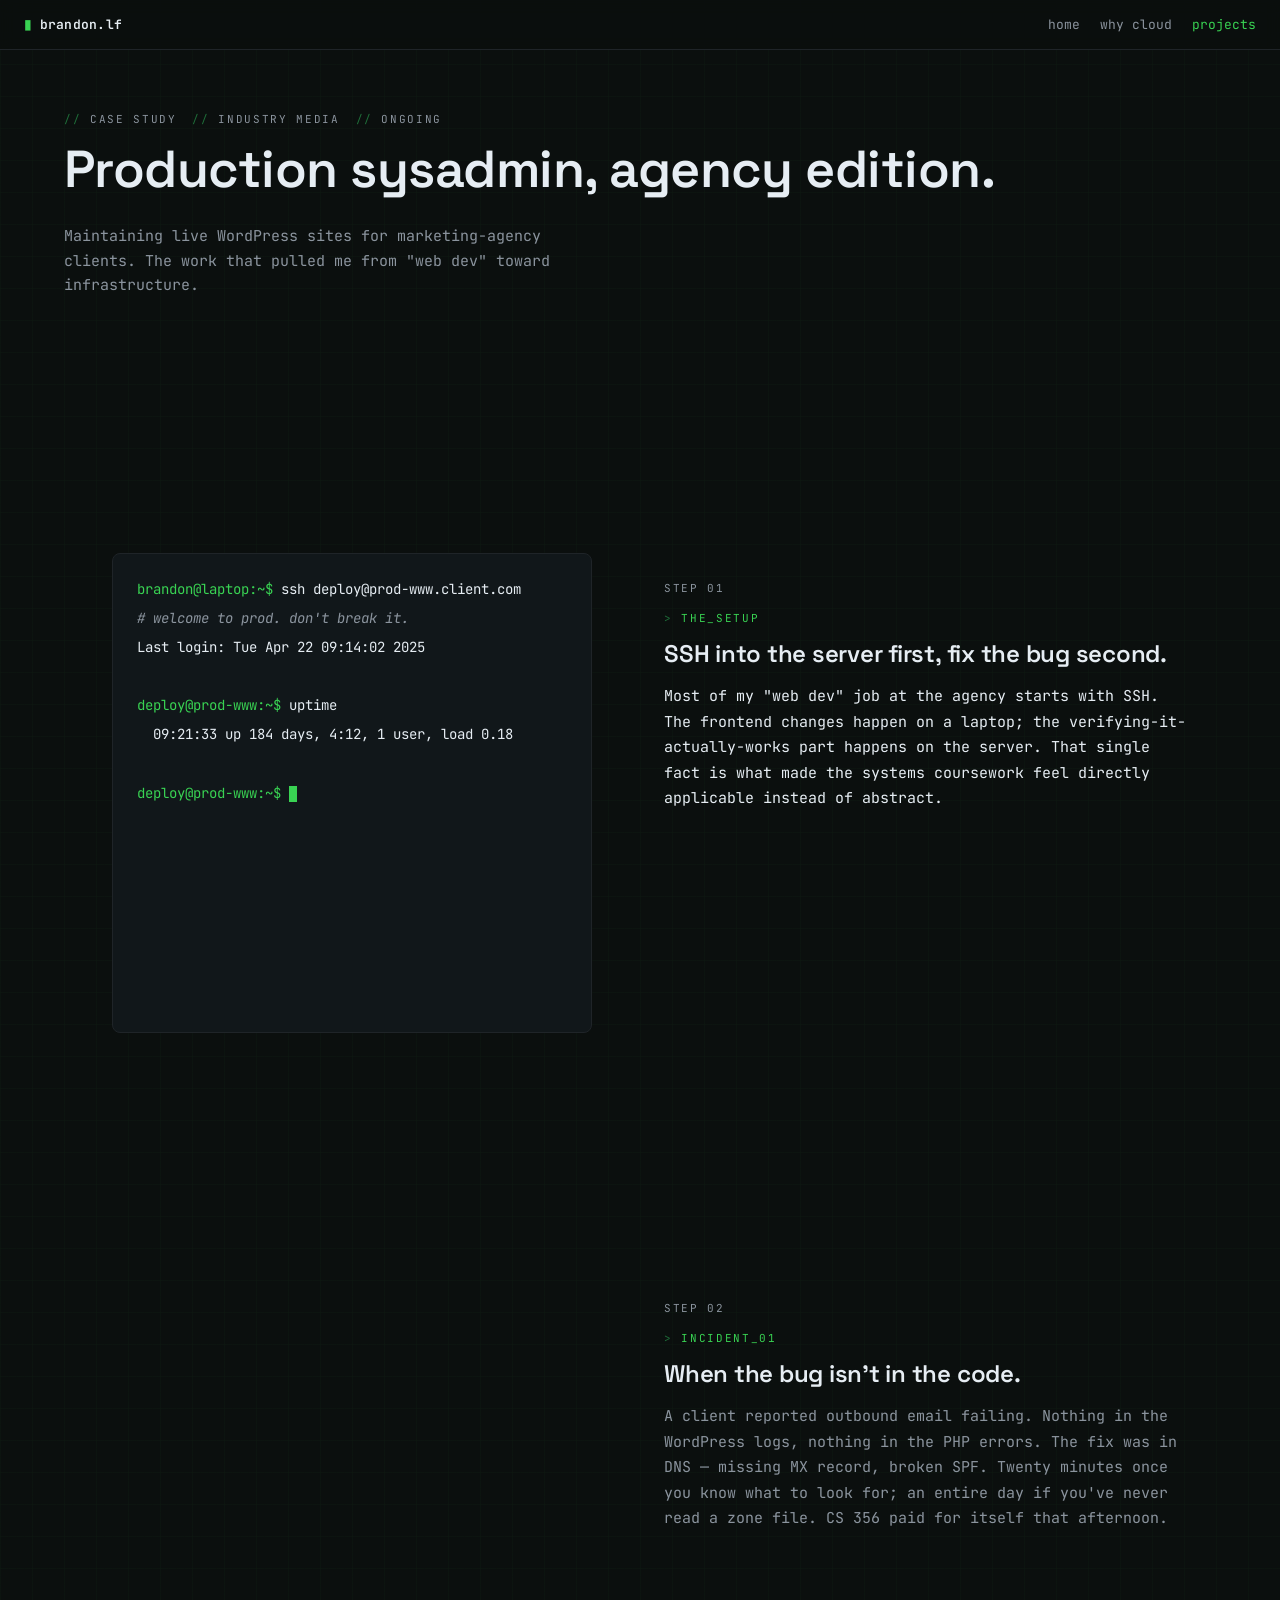
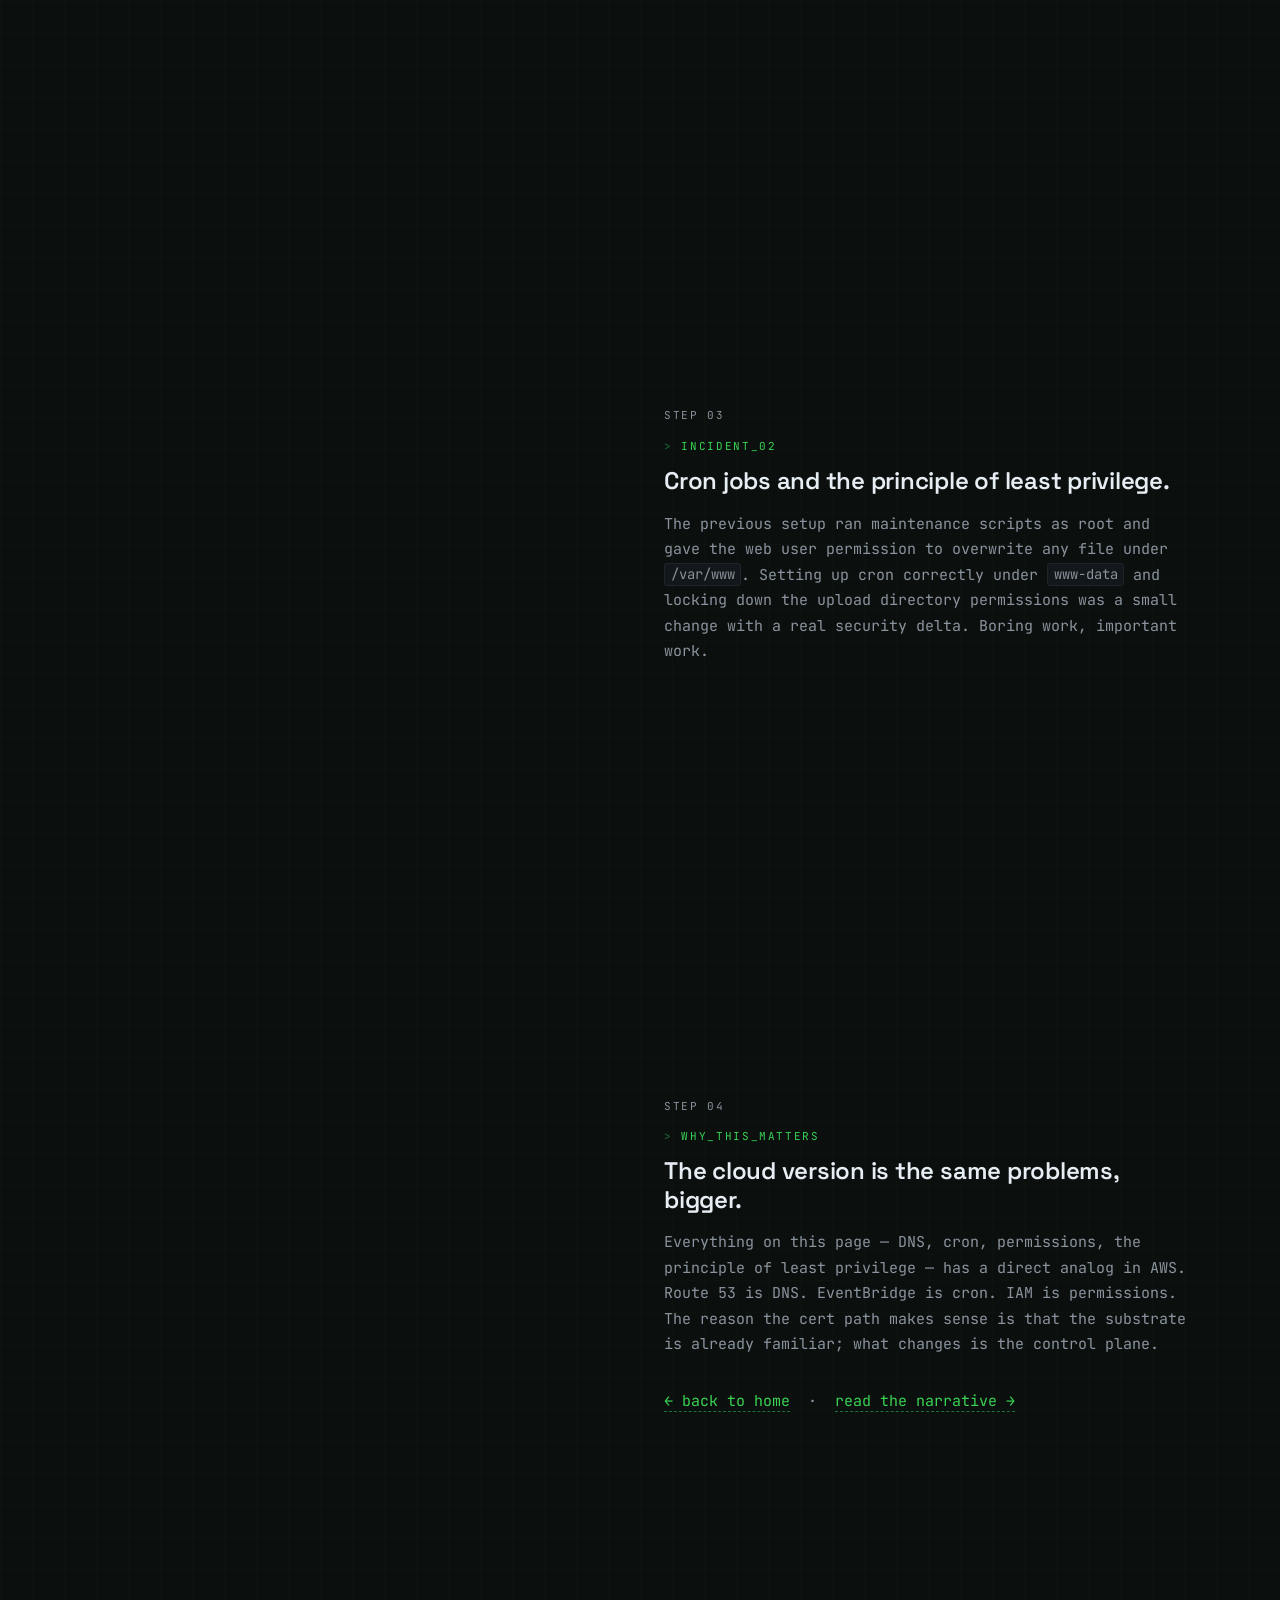
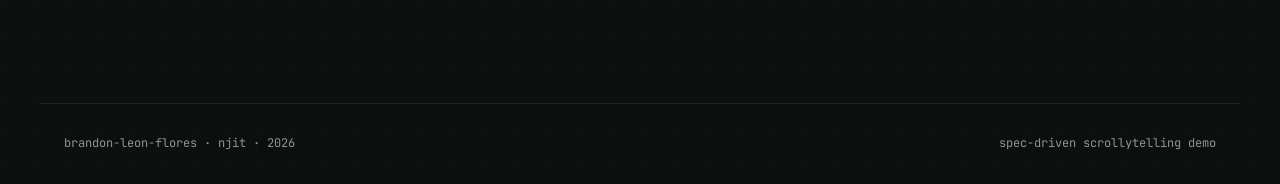
==== projects.html @ f3f44c98 "First commit" ====
<!doctype html>
<html lang="en">
<head>
<meta charset="utf-8" />
<meta name="viewport" content="width=device-width, initial-scale=1" />
<title>Projects — Brandon Leon-Flores</title>
<meta name="description" content="Production sysadmin work at Industry Media — a focused case study." />
<link rel="preconnect" href="https://fonts.googleapis.com" />
<link rel="preconnect" href="https://fonts.gstatic.com" crossorigin />
<link href="https://fonts.googleapis.com/css2?family=JetBrains+Mono:wght@400;500;600&family=Space+Grotesk:wght@500;600;700&display=swap" rel="stylesheet" />
<link rel="stylesheet" href="/styles.css" />
</head>
<body>

<header class="topbar">
  <a href="index.html" class="topbar__brand">brandon.lf</a>
  <nav class="topbar__nav" aria-label="Main">
    <a href="index.html">home</a>
    <a href="why-cloud.html">why cloud</a>
    <a href="projects.html" class="active">projects</a>
  </nav>
</header>

<section class="intro">
  <div class="intro__meta">
    <span>case study</span>
    <span>industry media</span>
    <span>ongoing</span>
  </div>
  <h1>Production sysadmin, agency edition.</h1>
  <p style="color: var(--text-dim); max-width: 60ch;">
    Maintaining live WordPress sites for marketing-agency clients. The work that pulled me from "web dev" toward infrastructure.
  </p>
</section>

<section class="scrolly" aria-label="Project case study">

  <div class="scrolly__sticky">
    <div class="scrolly__visual">

      <!-- Step 1: SSH into prod -->
      <div class="visual-state" data-state="1">
        <div class="terminal">
          <div class="terminal__line"><span class="terminal__prompt">brandon@laptop:~$</span> ssh deploy@prod-www.client.com</div>
          <div class="terminal__line"><span class="terminal__comment"># welcome to prod. don't break it.</span></div>
          <div class="terminal__line">Last login: Tue Apr 22 09:14:02 2025</div>
          <div class="terminal__line">&nbsp;</div>
          <div class="terminal__line"><span class="terminal__prompt">deploy@prod-www:~$</span> uptime</div>
          <div class="terminal__line">&nbsp; 09:21:33 up 184 days,  4:12,  1 user,  load 0.18</div>
          <div class="terminal__line">&nbsp;</div>
          <div class="terminal__line"><span class="terminal__prompt">deploy@prod-www:~$</span> <span class="terminal__cursor"></span></div>
        </div>
      </div>

      <!-- Step 2: DNS records -->
      <div class="visual-state" data-state="2">
        <div class="code-block"><span class="com">; client.com — fixing email delivery</span>
<span class="com">; symptom: outbound mail bouncing</span>

client.com.       3600  IN  <span class="kw">A</span>     <span class="str">192.0.2.45</span>
client.com.       3600  IN  <span class="kw">MX</span>  10 <span class="str">mail.client.com.</span>
client.com.       3600  IN  <span class="kw">TXT</span>   <span class="str">"v=spf1 include:_spf.google.com ~all"</span>
mail.client.com.  3600  IN  <span class="kw">A</span>     <span class="str">192.0.2.46</span>

<span class="com">; root cause: missing MX, SPF mismatch</span>
<span class="com">; fix time: ~10 min once you can read DNS</span></div>
      </div>

      <!-- Step 3: cron + perms -->
      <div class="visual-state" data-state="3">
        <div class="code-block"><span class="com"># /etc/cron.d/site-maintenance</span>
<span class="com"># run as the web user, not root</span>

<span class="kw">0 3</span>   * * *  www-data  /usr/local/bin/backup-site.sh
<span class="kw">15 *</span>  * * *  www-data  /usr/local/bin/clear-cache.sh
<span class="kw">30 4</span>  * * 0  www-data  /usr/local/bin/log-rotate.sh

<span class="com"># tighten upload dir perms</span>
<span class="kw">$</span> chown -R www-data:www-data /var/www/site/uploads
<span class="kw">$</span> find /var/www/site/uploads -type f -exec chmod 644 {} \;
<span class="kw">$</span> find /var/www/site/uploads -type d -exec chmod 755 {} \;</div>
      </div>

      <!-- Step 4: summary -->
      <div class="visual-state" data-state="4">
        <div class="summary">
          <div class="section-label">takeaway</div>
          <h3>What this taught me.</h3>
          <p>Production servers don't care how clean your code is. They care whether the cron actually ran, whether the permissions actually let the web user write to that directory, whether DNS actually propagated. Same skills, applied at small scale. The cloud version is the same problems with more zeros — and a control plane.</p>
        </div>
      </div>

    </div>
  </div>

  <div class="scrolly__steps">

    <div class="step" id="step-1" data-step="1">
      <div class="step__num">01</div>
      <div class="section-label">the_setup</div>
      <h2 class="step__title">SSH into the server first, fix the bug second.</h2>
      <p class="step__body">Most of my "web dev" job at the agency starts with SSH. The frontend changes happen on a laptop; the verifying-it-actually-works part happens on the server. That single fact is what made the systems coursework feel directly applicable instead of abstract.</p>
    </div>

    <div class="step" id="step-2" data-step="2">
      <div class="step__num">02</div>
      <div class="section-label">incident_01</div>
      <h2 class="step__title">When the bug isn't in the code.</h2>
      <p class="step__body">A client reported outbound email failing. Nothing in the WordPress logs, nothing in the PHP errors. The fix was in DNS — missing MX record, broken SPF. Twenty minutes once you know what to look for; an entire day if you've never read a zone file. CS 356 paid for itself that afternoon.</p>
    </div>

    <div class="step" id="step-3" data-step="3">
      <div class="step__num">03</div>
      <div class="section-label">incident_02</div>
      <h2 class="step__title">Cron jobs and the principle of least privilege.</h2>
      <p class="step__body">The previous setup ran maintenance scripts as root and gave the web user permission to overwrite any file under <code>/var/www</code>. Setting up cron correctly under <code>www-data</code> and locking down the upload directory permissions was a small change with a real security delta. Boring work, important work.</p>
    </div>

    <div class="step" id="step-4" data-step="4">
      <div class="step__num">04</div>
      <div class="section-label">why_this_matters</div>
      <h2 class="step__title">The cloud version is the same problems, bigger.</h2>
      <p class="step__body">Everything on this page — DNS, cron, permissions, the principle of least privilege — has a direct analog in AWS. Route 53 is DNS. EventBridge is cron. IAM is permissions. The reason the cert path makes sense is that the substrate is already familiar; what changes is the control plane.</p>
      <p class="step__body" style="margin-top: 16px;">
        <a href="index.html" data-link-to="index.html">← back to home</a> &nbsp;·&nbsp;
        <a href="why-cloud.html" data-link-to="why-cloud.html">read the narrative →</a>
      </p>
    </div>

  </div>
</section>

<footer class="footer">
  <div>brandon-leon-flores · njit · 2026</div>
  <div>spec-driven scrollytelling demo</div>
</footer>

<script src="/scrolly.js"></script>
</body>
</html>
---- styles.css ----
/* ============================================
   Scrollytelling Portfolio — Shared Styles
   Brandon Leon-Flores
   ============================================ */

/* --- Tokens --- */
:root {
  --bg: #0b0f0e;
  --surface: #11171a;
  --surface-2: #161d22;
  --text: #e6edf3;
  --text-dim: #8b949e;
  --accent: #39d353;
  --accent-dim: #1f6f3a;
  --border: #1f2428;
  --border-bright: #2d343a;

  --font-mono: "JetBrains Mono", ui-monospace, "SF Mono", Menlo, monospace;
  --font-display: "Space Grotesk", system-ui, sans-serif;

  --max-content: 1200px;
}

/* --- Reset + base --- */
*, *::before, *::after { box-sizing: border-box; }

html {
  scroll-behavior: smooth;
}

body {
  margin: 0;
  background: var(--bg);
  color: var(--text);
  font-family: var(--font-mono);
  font-size: 15px;
  line-height: 1.65;
  -webkit-font-smoothing: antialiased;
  background-image:
    linear-gradient(rgba(57, 211, 83, 0.025) 1px, transparent 1px),
    linear-gradient(90deg, rgba(57, 211, 83, 0.025) 1px, transparent 1px);
  background-size: 32px 32px;
}

a {
  color: var(--accent);
  text-decoration: none;
  border-bottom: 1px dashed var(--accent-dim);
  transition: color 120ms ease, border-color 120ms ease;
}
a:hover {
  color: #6fe783;
  border-bottom-color: var(--accent);
}

h1, h2, h3 {
  font-family: var(--font-display);
  font-weight: 600;
  letter-spacing: -0.01em;
  margin: 0 0 0.5em 0;
  color: var(--text);
}

h1 { font-size: clamp(2rem, 5vw, 3.25rem); line-height: 1.1; }
h2 { font-size: clamp(1.4rem, 3vw, 2rem); line-height: 1.2; }
h3 { font-size: 1.15rem; }

p { margin: 0 0 1em 0; }

code {
  font-family: var(--font-mono);
  background: var(--surface);
  padding: 0.1em 0.4em;
  border-radius: 3px;
  border: 1px solid var(--border);
  font-size: 0.92em;
}

/* --- Top bar --- */
.topbar {
  position: sticky;
  top: 0;
  z-index: 50;
  display: flex;
  align-items: center;
  justify-content: space-between;
  padding: 14px 24px;
  background: rgba(11, 15, 14, 0.85);
  backdrop-filter: blur(8px);
  border-bottom: 1px solid var(--border);
  font-size: 13px;
}
.topbar__brand {
  color: var(--text);
  border: none;
  font-weight: 600;
  letter-spacing: 0.02em;
}
.topbar__brand::before {
  content: "▮ ";
  color: var(--accent);
}
.topbar__nav {
  display: flex;
  gap: 20px;
}
.topbar__nav a {
  color: var(--text-dim);
  border: none;
  font-size: 13px;
}
.topbar__nav a:hover { color: var(--accent); }
.topbar__nav a.active { color: var(--accent); }

/* --- Section labels (mono small caps) --- */
.section-label {
  font-family: var(--font-mono);
  font-size: 11px;
  letter-spacing: 0.15em;
  text-transform: uppercase;
  color: var(--accent);
  margin-bottom: 12px;
  display: inline-block;
}
.section-label::before { content: "> "; color: var(--accent-dim); }

/* --- Scrollytelling layout --- */
.scrolly {
  position: relative;
  display: grid;
  grid-template-columns: 1fr 1fr;
  gap: 0;
  max-width: var(--max-content);
  margin: 0 auto;
  padding: 0 24px;
}

.scrolly__sticky {
  position: sticky;
  top: 0;
  height: 100vh;
  display: flex;
  align-items: center;
  justify-content: center;
  padding: 24px;
}

.scrolly__visual {
  width: 100%;
  max-width: 480px;
  aspect-ratio: 1 / 1;
  background: var(--surface);
  border: 1px solid var(--border);
  border-radius: 8px;
  position: relative;
  overflow: hidden;
  display: flex;
  align-items: center;
  justify-content: center;
}

.scrolly__steps {
  display: flex;
  flex-direction: column;
  padding: 0 24px;
}

.step {
  min-height: 80vh;
  display: flex;
  flex-direction: column;
  justify-content: center;
  padding: 40px 0;
  opacity: 0.35;
  transition: opacity 350ms ease;
}
.step.is-active {
  opacity: 1;
}

.step__num {
  font-size: 11px;
  letter-spacing: 0.15em;
  color: var(--text-dim);
  text-transform: uppercase;
  margin-bottom: 12px;
}
.step__num::before { content: "step "; }

.step__title {
  font-family: var(--font-display);
  font-size: 1.5rem;
  margin: 0 0 16px 0;
  color: var(--text);
}

.step__body {
  color: var(--text-dim);
  font-size: 15px;
  line-height: 1.7;
}
.step.is-active .step__body { color: var(--text); }

/* --- Visual states (per step) --- */
.visual-state { display: none; width: 100%; height: 100%; padding: 24px; flex-direction: column; }
.visual-state.is-active { display: flex; }

/* Terminal-style visual */
.terminal {
  font-family: var(--font-mono);
  font-size: 14px;
  width: 100%;
}
.terminal__line { margin-bottom: 6px; color: var(--text); }
.terminal__prompt { color: var(--accent); }
.terminal__cursor {
  display: inline-block;
  width: 8px;
  height: 16px;
  background: var(--accent);
  vertical-align: middle;
  animation: blink 1s steps(1) infinite;
}
@keyframes blink { 50% { opacity: 0; } }

.terminal__comment { color: var(--text-dim); font-style: italic; }

/* Stack diagram */
.stack {
  display: flex;
  flex-direction: column;
  gap: 6px;
  width: 100%;
  align-items: stretch;
}
.stack__layer {
  border: 1px solid var(--border);
  background: var(--surface-2);
  padding: 12px 16px;
  font-size: 13px;
  color: var(--text-dim);
  text-align: center;
  border-radius: 4px;
  transition: all 200ms ease;
}
.stack__layer.highlight {
  border-color: var(--accent);
  color: var(--accent);
  background: rgba(57, 211, 83, 0.06);
}

/* Cert cards */
.certs {
  display: grid;
  grid-template-columns: 1fr 1fr;
  gap: 16px;
  width: 100%;
}
.cert {
  border: 1px solid var(--border);
  background: var(--surface-2);
  padding: 20px 16px;
  border-radius: 6px;
  text-align: center;
}
.cert__name {
  font-family: var(--font-display);
  font-size: 14px;
  margin-bottom: 4px;
  color: var(--text);
}
.cert__org { font-size: 11px; color: var(--text-dim); margin-bottom: 14px; letter-spacing: 0.05em; }
.cert__status {
  font-size: 10px;
  letter-spacing: 0.15em;
  color: var(--accent);
  text-transform: uppercase;
  margin-bottom: 8px;
}
.cert__bar {
  height: 4px;
  background: var(--border);
  border-radius: 2px;
  overflow: hidden;
}
.cert__bar-fill {
  height: 100%;
  background: var(--accent);
  width: 35%;
}

/* CTA card */
.cta-card {
  border: 1px solid var(--accent-dim);
  background: rgba(57, 211, 83, 0.04);
  padding: 24px;
  border-radius: 6px;
  width: 100%;
}
.cta-card h3 { color: var(--accent); margin-top: 0; }
.cta-card__links { display: flex; flex-direction: column; gap: 12px; margin-top: 16px; }
.cta-card__links a {
  display: block;
  padding: 10px 14px;
  border: 1px solid var(--border-bright);
  background: var(--surface);
  border-radius: 4px;
  font-size: 13px;
  text-align: left;
}
.cta-card__links a:hover {
  border-color: var(--accent);
  background: var(--surface-2);
}

/* Timeline visual */
.timeline {
  display: flex;
  flex-direction: column;
  gap: 0;
  width: 100%;
  position: relative;
}
.timeline::before {
  content: "";
  position: absolute;
  left: 11px;
  top: 8px;
  bottom: 8px;
  width: 2px;
  background: var(--border);
}
.timeline__node {
  display: flex;
  align-items: flex-start;
  gap: 16px;
  padding: 12px 0;
  position: relative;
  transition: all 250ms ease;
}
.timeline__dot {
  width: 24px;
  height: 24px;
  border-radius: 50%;
  border: 2px solid var(--border);
  background: var(--surface);
  flex-shrink: 0;
  z-index: 1;
  transition: all 250ms ease;
}
.timeline__node.highlight .timeline__dot {
  border-color: var(--accent);
  background: var(--accent);
  box-shadow: 0 0 0 4px rgba(57, 211, 83, 0.18);
}
.timeline__year {
  font-family: var(--font-mono);
  font-size: 12px;
  color: var(--text-dim);
  letter-spacing: 0.05em;
  margin-bottom: 2px;
}
.timeline__node.highlight .timeline__year { color: var(--accent); }
.timeline__label {
  font-family: var(--font-display);
  font-size: 14px;
  color: var(--text-dim);
}
.timeline__node.highlight .timeline__label { color: var(--text); }

/* DNS / code visual */
.code-block {
  font-family: var(--font-mono);
  font-size: 12px;
  background: var(--bg);
  border: 1px solid var(--border);
  border-radius: 6px;
  padding: 16px;
  width: 100%;
  white-space: pre;
  overflow-x: auto;
  color: var(--text-dim);
}
.code-block .kw { color: var(--accent); }
.code-block .str { color: #d2a8ff; }
.code-block .com { color: #6e7681; font-style: italic; }

/* Summary card */
.summary {
  border-left: 3px solid var(--accent);
  padding: 16px 20px;
  background: var(--surface-2);
  width: 100%;
  border-radius: 0 6px 6px 0;
}
.summary h3 { margin-top: 0; }
.summary p { margin-bottom: 0; color: var(--text); }

/* --- Page intro / hero --- */
.intro {
  max-width: var(--max-content);
  margin: 0 auto;
  padding: 60px 24px 30px;
}
.intro__meta {
  display: flex;
  gap: 16px;
  font-size: 11px;
  letter-spacing: 0.15em;
  text-transform: uppercase;
  color: var(--text-dim);
  margin-bottom: 12px;
}
.intro__meta span::before { content: "// "; color: var(--accent-dim); }

/* --- Footer --- */
.footer {
  max-width: var(--max-content);
  margin: 80px auto 0;
  padding: 30px 24px;
  border-top: 1px solid var(--border);
  font-size: 12px;
  color: var(--text-dim);
  display: flex;
  justify-content: space-between;
  flex-wrap: wrap;
  gap: 12px;
}

/* --- Mobile --- */
@media (max-width: 768px) {
  .scrolly {
    grid-template-columns: 1fr;
  }
  .scrolly__sticky {
    position: sticky;
    height: 50vh;
    top: 50px;
    background: var(--bg);
    border-bottom: 1px solid var(--border);
    z-index: 5;
  }
  .scrolly__visual {
    aspect-ratio: auto;
    height: 100%;
    max-width: 100%;
  }
  .step { min-height: 60vh; padding: 24px 0; }
  .topbar { padding: 12px 16px; }
  .topbar__nav { gap: 14px; }
}

/* --- Reduced motion --- */
@media (prefers-reduced-motion: reduce) {
  *, *::before, *::after {
    animation-duration: 0ms !important;
    transition-duration: 0ms !important;
  }
  html { scroll-behavior: auto; }
  .step { opacity: 1; }
}
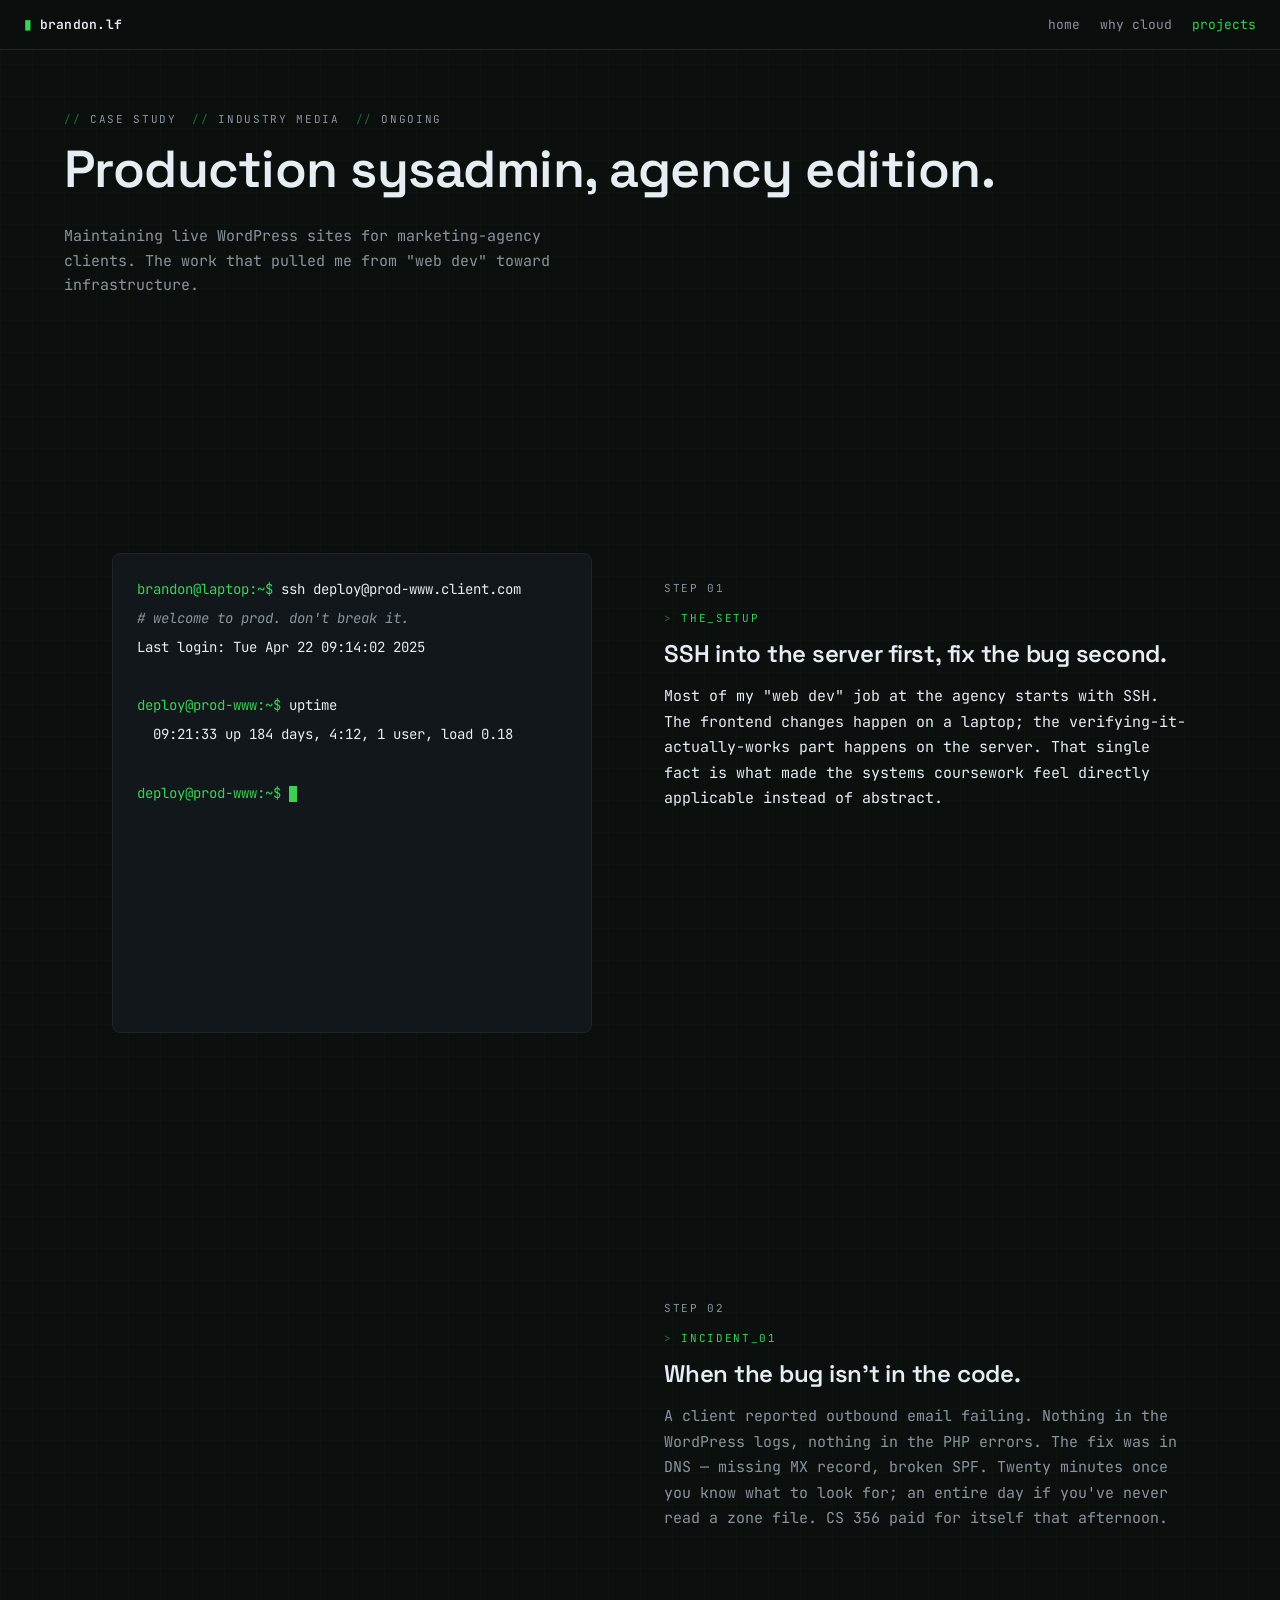
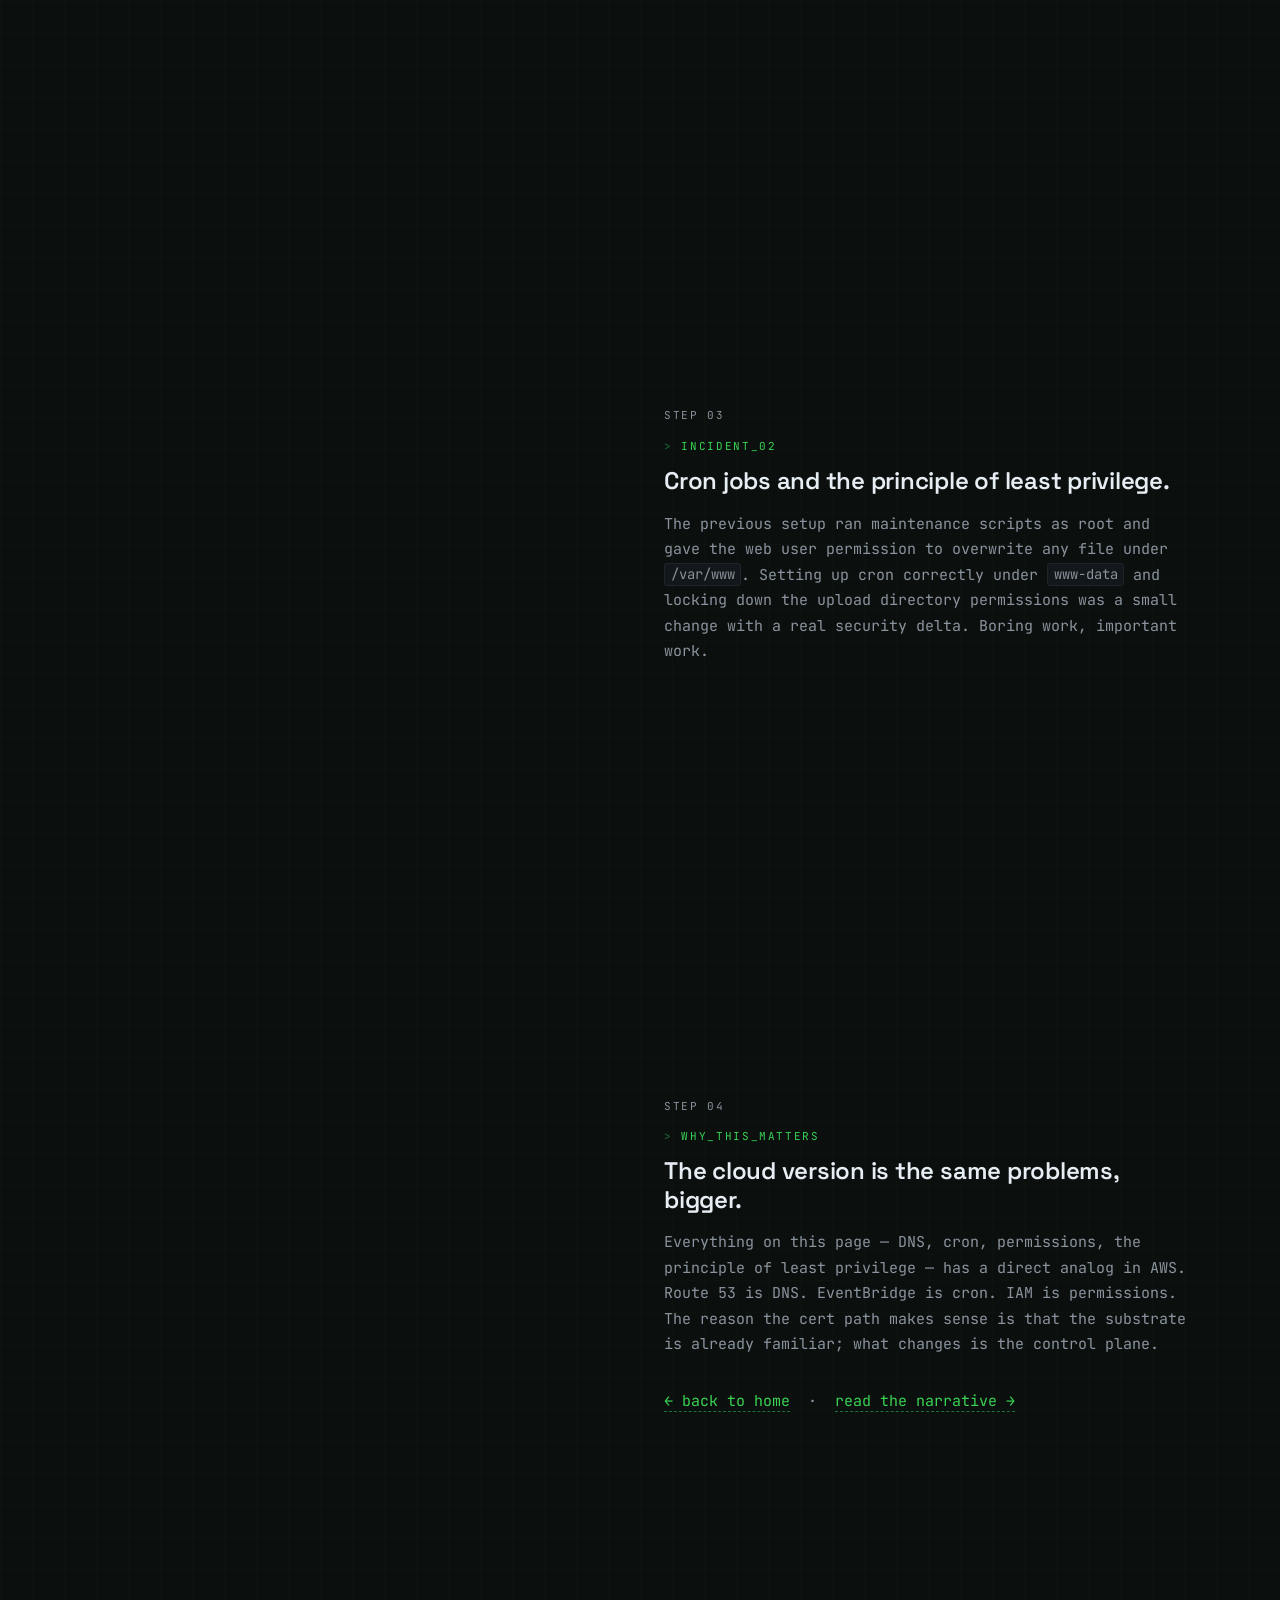
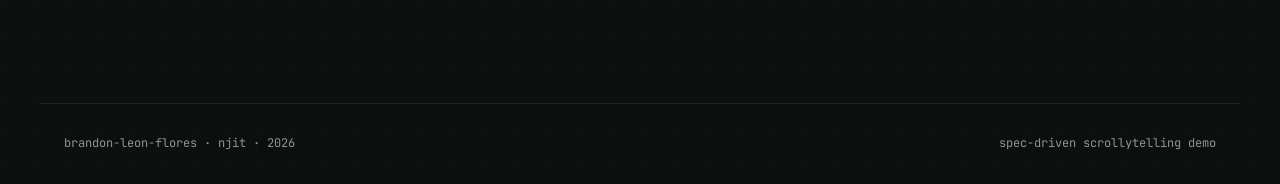
==== commit 50a762e5: "fix a css compile and javascript" ====
--- a/projects.html
+++ b/projects.html
@@ -8,7 +8,7 @@
 <link rel="preconnect" href="https://fonts.googleapis.com" />
 <link rel="preconnect" href="https://fonts.gstatic.com" crossorigin />
 <link href="https://fonts.googleapis.com/css2?family=JetBrains+Mono:wght@400;500;600&family=Space+Grotesk:wght@500;600;700&display=swap" rel="stylesheet" />
-<link rel="stylesheet" href="/styles.css" />
+<link rel="stylesheet" href="styles.css" />
 </head>
 <body>
 
@@ -135,6 +135,6 @@
   <div>spec-driven scrollytelling demo</div>
 </footer>
 
-<script src="/scrolly.js"></script>
+<script src="scrolly.js"></script>
 </body>
 </html>
